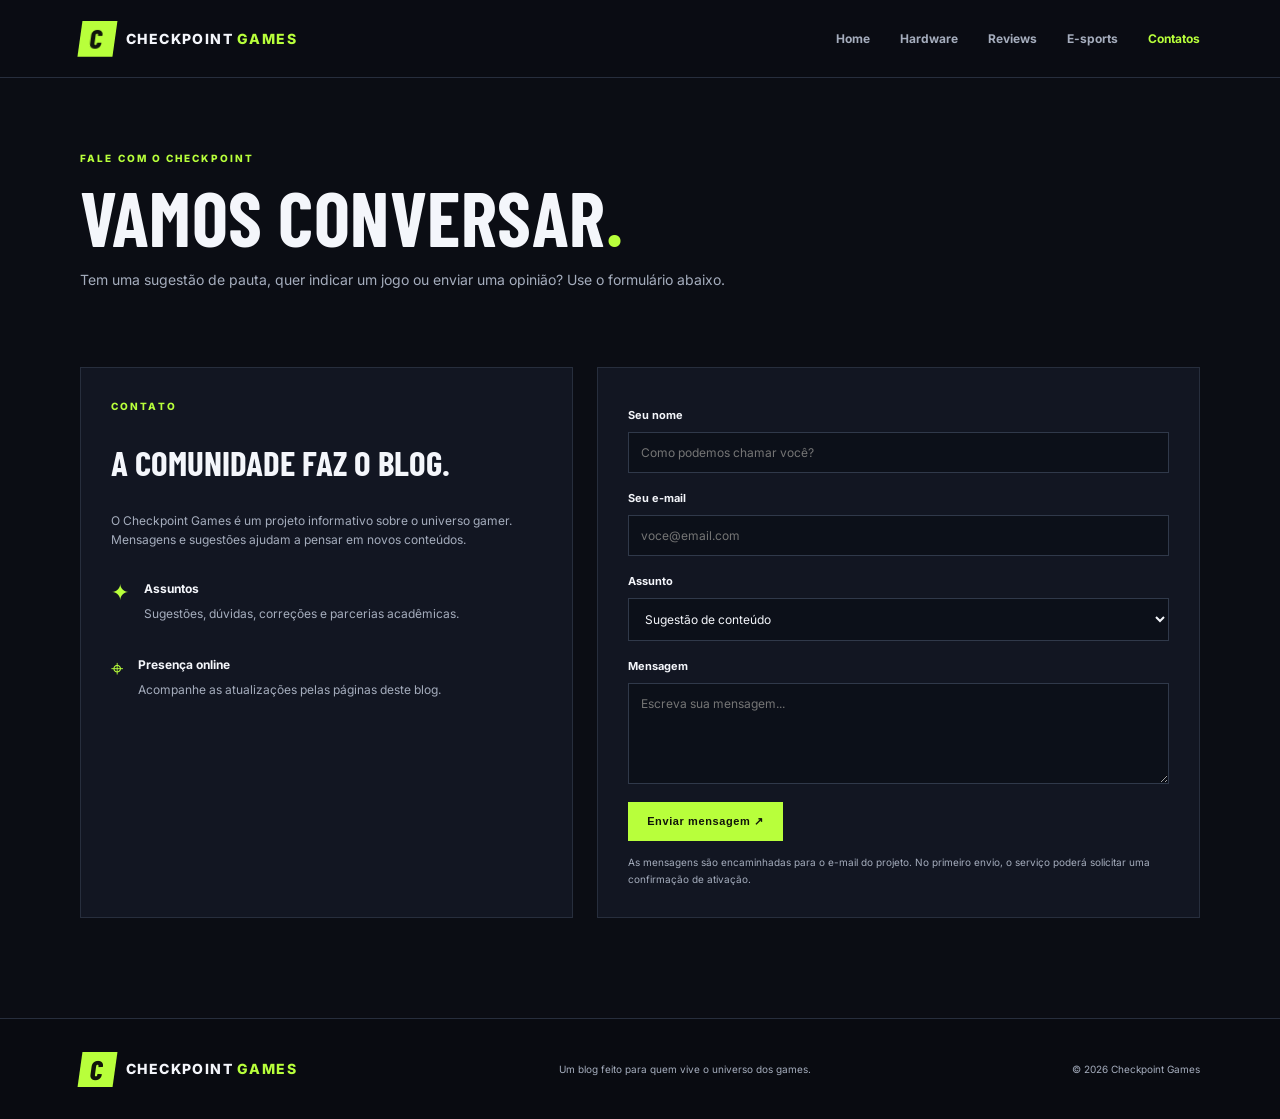
==== contatos.html @ 1bbdb543 "Add files via upload" ====
<!doctype html>
<html lang="pt-BR">
<head>
  <meta charset="utf-8">
  <meta name="viewport" content="width=device-width, initial-scale=1">
  <meta name="description" content="Checkpoint Games: conteúdo e informação para a comunidade gamer.">
  <title>Contatos | Checkpoint Games</title>
  <link rel="icon" href="assets/favicon.svg" type="image/svg+xml">
  <link rel="stylesheet" href="style.css">
  <script src="script.js" defer></script>
</head>
<body>
  <header class="site-header">
    <a class="brand" href="index.html" aria-label="Checkpoint Games, página inicial"><span class="brand-mark">C</span><span>CHECKPOINT<span class="brand-accent">GAMES</span></span></a>
    <button class="menu-toggle" aria-label="Abrir menu" aria-expanded="false">☰</button>
    <nav class="main-nav" aria-label="Navegação principal">
      <a href="index.html">Home</a><a  href="hardware.html">Hardware</a><a  href="reviews.html">Reviews</a><a  href="esports.html">E-sports</a><a class="active" href="contatos.html">Contatos</a>
    </nav>
  </header>

<main>
  <section class="page-hero wrap contact-hero"><span class="eyebrow">FALE COM O CHECKPOINT</span><h1>Vamos conversar<span class="accent">.</span></h1><p>Tem uma sugestão de pauta, quer indicar um jogo ou enviar uma opinião? Use o formulário abaixo.</p></section>
  <section class="contact-layout wrap">
    <div class="contact-card"><span class="eyebrow">CONTATO</span><h2>A comunidade faz o blog.</h2><p>O Checkpoint Games é um projeto informativo sobre o universo gamer. Mensagens e sugestões ajudam a pensar em novos conteúdos.</p><div class="contact-detail"><span>✦</span><div><strong>Assuntos</strong><p>Sugestões, dúvidas, correções e parcerias acadêmicas.</p></div></div><div class="contact-detail"><span>⌖</span><div><strong>Presença online</strong><p>Acompanhe as atualizações pelas páginas deste blog.</p></div></div></div>
    <form class="contact-form" id="contact-form" action="https://formsubmit.co/projetoivob2@gmail.com" method="POST">
      <input type="hidden" name="_subject" value="Nova sugestão — Checkpoint Games">
      <input type="hidden" name="_template" value="table">
      <input type="hidden" name="_captcha" value="true">
      <input type="text" name="_honey" style="display:none" tabindex="-1" autocomplete="off">
      <label for="nome">Seu nome</label><input id="nome" name="nome" type="text" placeholder="Como podemos chamar você?" required>
      <label for="email">Seu e-mail</label><input id="email" name="email" type="email" placeholder="voce@email.com" required>
      <label for="assunto">Assunto</label><select id="assunto" name="assunto"><option>Sugestão de conteúdo</option><option>Dúvida</option><option>Correção</option><option>Outro assunto</option></select>
      <label for="mensagem">Mensagem</label><textarea id="mensagem" name="mensagem" rows="5" placeholder="Escreva sua mensagem..." required></textarea>
      <button class="button button-primary" type="submit">Enviar mensagem ↗</button>
      <p class="form-note" id="form-status" role="status">As mensagens são encaminhadas para o e-mail do projeto. No primeiro envio, o serviço poderá solicitar uma confirmação de ativação.</p>
    </form>
  </section>
</main>
<footer class="site-footer"><div class="wrap footer-inner"><a class="brand" href="index.html"><span class="brand-mark">C</span><span>CHECKPOINT<span class="brand-accent">GAMES</span></span></a><p>Um blog feito para quem vive o universo dos games.</p><span class="copyright">© 2026 Checkpoint Games</span></div></footer>
</body></html>
---- style.css ----
@import url('https://fonts.googleapis.com/css2?family=Barlow+Condensed:wght@500;600;700;800&family=Inter:wght@400;500;600;700&display=swap');
:root{--bg:#0b0d14;--panel:#121622;--panel2:#171d2b;--text:#f4f6fb;--muted:#a5adbd;--line:#272e3d;--accent:#b8ff3b;--cyan:#4de6d1;--font:'Inter',Arial,sans-serif;--display:'Barlow Condensed',Impact,sans-serif}
*{box-sizing:border-box}html{scroll-behavior:smooth}body{margin:0;background:var(--bg);color:var(--text);font-family:var(--font);line-height:1.65}a{color:inherit;text-decoration:none}.wrap{width:min(1120px,calc(100% - 48px));margin-inline:auto}.site-header{height:78px;padding:0 max(24px,calc((100% - 1120px)/2));display:flex;align-items:center;justify-content:space-between;border-bottom:1px solid var(--line);background:rgba(11,13,20,.94);position:sticky;top:0;z-index:10;backdrop-filter:blur(14px)}.brand{display:flex;align-items:center;gap:11px;font-size:14px;font-weight:800;letter-spacing:1.4px;line-height:1.1}.brand-mark{display:grid;place-items:center;width:35px;height:35px;background:var(--accent);color:#11150b;font-family:var(--display);font-size:27px;font-weight:800;transform:skew(-8deg)}.brand-accent{color:var(--accent);margin-left:4px}.main-nav{display:flex;align-items:center;gap:30px}.main-nav a{font-size:12px;font-weight:700;color:var(--muted);transition:.2s}.main-nav a:hover,.main-nav a.active{color:var(--accent)}.menu-toggle{display:none;background:none;color:var(--text);border:0;font-size:25px}.hero{min-height:500px;display:grid;grid-template-columns:1fr 1fr;align-items:center;gap:30px;padding-block:70px}.eyebrow{display:block;color:var(--accent);font-size:10px;font-weight:800;letter-spacing:2.1px}.hero h1,.page-hero h1{font-family:var(--display);font-size:clamp(58px,7vw,88px);line-height:.94;letter-spacing:.5px;text-transform:uppercase;margin:18px 0}.hero h1 span{color:var(--accent)}.hero-copy>p,.page-hero>p{max-width:510px;color:var(--muted);font-size:14px;line-height:1.9;margin:22px 0 28px}.button{display:inline-flex;align-items:center;justify-content:center;gap:24px;padding:13px 19px;font-size:11px;font-weight:800;letter-spacing:.6px;border:0;cursor:pointer}.button-primary{background:var(--accent);color:#10140a}.button-primary:hover{background:#d0ff7a}.hero-art{height:340px;position:relative;display:grid;place-items:center;overflow:hidden;background:radial-gradient(ellipse at center,#273a36 0%,#171d2b 45%,#10131d 75%);border:1px solid #303b45;clip-path:polygon(8% 0,100% 0,100% 85%,91% 100%,0 100%,0 14%)}.hero-orbit{position:absolute;border:1px solid rgba(184,255,59,.3);border-radius:50%;transform:rotate(-24deg)}.orbit-one{width:370px;height:180px}.orbit-two{width:270px;height:290px;transform:rotate(52deg);border-color:rgba(77,230,209,.28)}.hero-controller{width:245px;height:145px;border-radius:45% 45% 38% 38%;background:linear-gradient(145deg,#e8edf1,#87939d 60%,#4b5863);box-shadow:0 24px 45px #0009,inset 0 5px 8px #fff9;position:relative;display:flex;align-items:center;justify-content:space-around;color:#202631;transform:rotate(-12deg)}.hero-controller:before,.hero-controller:after{content:"";position:absolute;width:78px;height:105px;background:inherit;bottom:-10px;z-index:-1;border-radius:20px}.hero-controller:before{left:10px;transform:rotate(18deg)}.hero-controller:after{right:10px;transform:rotate(-18deg)}.dpad{font-size:48px;font-weight:bold}.buttons{font-size:23px;line-height:1.1;color:#243c39;text-align:center}.controller-line{position:absolute;width:35px;height:7px;border-radius:5px;background:#53616a;left:calc(50% - 17px);top:50%}.hero-tag{position:absolute;color:var(--accent);font-family:var(--display);font-size:14px;letter-spacing:2px}.tag-top{top:24px;right:28px}.tag-bottom{bottom:22px;left:28px}.ticker{overflow:hidden;border-block:1px solid var(--line);background:#111722;padding:12px 0;color:#c7ced8;font-family:var(--display);font-size:17px;letter-spacing:2px;white-space:nowrap}.ticker-track{width:max-content;animation:slide 28s linear infinite}.ticker b{color:var(--accent);padding:0 25px}@keyframes slide{to{transform:translateX(-30%)}}.section{padding-block:85px 100px}.section-heading{display:flex;align-items:end;justify-content:space-between;margin-bottom:32px;gap:20px}.section-heading h2{font-family:var(--display);font-size:43px;line-height:1.1;text-transform:uppercase;margin:8px 0 0}.accent{color:var(--accent)}.section-heading>p{max-width:280px;color:var(--muted);font-size:12px}.feature-grid{display:grid;grid-template-columns:repeat(3,1fr);gap:18px}.feature-card{background:var(--panel);border:1px solid var(--line);transition:transform .25s,border-color .25s;overflow:hidden}.feature-card:hover{transform:translateY(-6px);border-color:var(--accent)}.feature-card img{display:block;width:100%;height:185px;object-fit:cover;background:#151d29}.feature-info{padding:21px}.card-kicker{font-size:9px;letter-spacing:1.7px;color:var(--accent);font-weight:800}.feature-info h3{font-family:var(--display);font-size:27px;text-transform:uppercase;margin:7px 0}.feature-info p{font-size:12px;color:var(--muted);min-height:60px}.read-link{display:inline-block;color:var(--accent);font-size:11px;font-weight:800;margin-top:10px}.quote-band{background:linear-gradient(105deg,#18251c,#14222b);border-block:1px solid #314136}.quote-inner{padding-block:55px;position:relative}.quote-symbol{font-family:Georgia,serif;font-size:70px;line-height:.8;color:var(--accent)}.quote-inner p{font-family:var(--display);font-size:32px;text-transform:uppercase;max-width:720px;line-height:1.2;margin:8px 0 14px}.quote-caption{font-size:9px;letter-spacing:2px;color:var(--muted)}.site-footer{border-top:1px solid var(--line);background:#090b11}.footer-inner{min-height:100px;display:flex;align-items:center;justify-content:space-between;gap:20px}.footer-inner>p,.copyright{font-size:10px;color:var(--muted)}.page-hero{padding-top:72px}.page-hero h1{font-size:clamp(52px,7vw,76px);margin:14px 0}.page-hero>p{max-width:730px;margin:15px 0 28px}.page-banner{width:100%;height:270px;object-fit:cover;border:1px solid var(--line);background:#151d29;margin-top:12px}.article-layout{display:grid;grid-template-columns:minmax(0,2fr) minmax(220px,.8fr);gap:70px;padding-block:55px 95px}.article-content h2{font-family:var(--display);font-size:35px;text-transform:uppercase;line-height:1.1;margin:10px 0 15px}.article-content h3{font-family:var(--display);font-size:25px;text-transform:uppercase;margin:30px 0 8px}.article-content p,.article-content li{font-size:13px;color:#b9c1ce;line-height:1.9}.check-list{padding-left:19px}.check-list li{padding:5px 0}.check-list li::marker{color:var(--accent)}.check-list strong{color:#f4f6fb}.tip-box{border-left:3px solid var(--accent);background:var(--panel);padding:17px 20px;margin-top:28px}.tip-box strong{font-size:12px;color:var(--accent)}.tip-box p{margin:5px 0 0}.side-note{align-self:start;background:var(--panel);border:1px solid var(--line);padding:25px;position:relative}.side-number{font-family:var(--display);font-size:65px;color:#283342;line-height:1}.side-note h3{font-family:var(--display);font-size:27px;text-transform:uppercase;margin:5px 0}.side-note p{font-size:12px;color:var(--muted)}.contact-hero{padding-bottom:20px}.contact-layout{display:grid;grid-template-columns:.9fr 1.1fr;gap:24px;padding-block:25px 100px}.contact-card,.contact-form{background:var(--panel);border:1px solid var(--line);padding:30px}.contact-card h2{font-family:var(--display);font-size:35px;text-transform:uppercase;line-height:1.1}.contact-card>p,.contact-detail p{font-size:12px;color:var(--muted)}.contact-detail{display:flex;gap:15px;margin-top:24px}.contact-detail>span{color:var(--accent);font-size:22px}.contact-detail strong{font-size:12px}.contact-detail p{margin:3px 0}.contact-form{display:flex;flex-direction:column;gap:8px}.contact-form label{font-size:11px;font-weight:700;margin-top:8px}.contact-form input,.contact-form select,.contact-form textarea{width:100%;background:#0c1019;color:var(--text);border:1px solid #30394a;padding:12px;font:12px var(--font);outline:none}.contact-form input:focus,.contact-form textarea:focus,.contact-form select:focus{border-color:var(--accent)}.contact-form textarea{resize:vertical}.contact-form .button{align-self:flex-start;margin-top:10px}.form-note{font-size:10px;color:var(--muted);margin:5px 0 0}
@media(max-width:760px){.site-header{height:68px}.menu-toggle{display:block}.main-nav{display:none;position:absolute;top:68px;left:0;right:0;padding:18px 24px 24px;background:#10141e;border-bottom:1px solid var(--line);flex-direction:column;align-items:flex-start;gap:17px}.main-nav.open{display:flex}.hero{grid-template-columns:1fr;padding-block:55px;gap:20px}.hero-art{height:270px}.section{padding-block:60px}.section-heading{display:block}.feature-grid{grid-template-columns:1fr}.feature-card img{height:210px}.feature-info p{min-height:0}.footer-inner{padding-block:25px;flex-wrap:wrap}.footer-inner>p{order:3;width:100%;margin:0}.page-hero{padding-top:50px}.page-banner{height:190px}.article-layout,.contact-layout{grid-template-columns:1fr;gap:25px;padding-bottom:60px}.article-layout{padding-top:35px}.side-note{order:-1}.quote-inner p{font-size:27px}}
/* Microinterações e animações do Checkpoint Games */
.reveal{opacity:0;transform:translateY(24px);transition:opacity .7s ease,transform .7s cubic-bezier(.2,.7,.2,1);transition-delay:var(--reveal-delay,0ms)}
.reveal.is-visible{opacity:1;transform:translateY(0)}
.hero-art{animation:hero-glow 5s ease-in-out infinite alternate}
.hero-controller{animation:controller-float 4s ease-in-out infinite}
.feature-card img{transition:transform .55s cubic-bezier(.2,.7,.2,1),filter .55s}
.feature-card:hover img{transform:scale(1.045);filter:saturate(1.15)}
.button,.main-nav a,.read-link{transition:color .2s ease,background-color .2s ease,transform .2s ease}
.button-primary:hover{transform:translateY(-2px);box-shadow:0 8px 24px #b8ff3b30}
@keyframes controller-float{0%,100%{translate:0 0;rotate:-2deg}50%{translate:0 -10px;rotate:2deg}}
@keyframes hero-glow{from{box-shadow:inset 0 0 25px #4de6d115}to{box-shadow:inset 0 0 65px #b8ff3b20}}
@media(prefers-reduced-motion:reduce){*,*::before,*::after{scroll-behavior:auto!important;animation-duration:.01ms!important;animation-iteration-count:1!important;transition-duration:.01ms!important}.reveal{opacity:1;transform:none}}
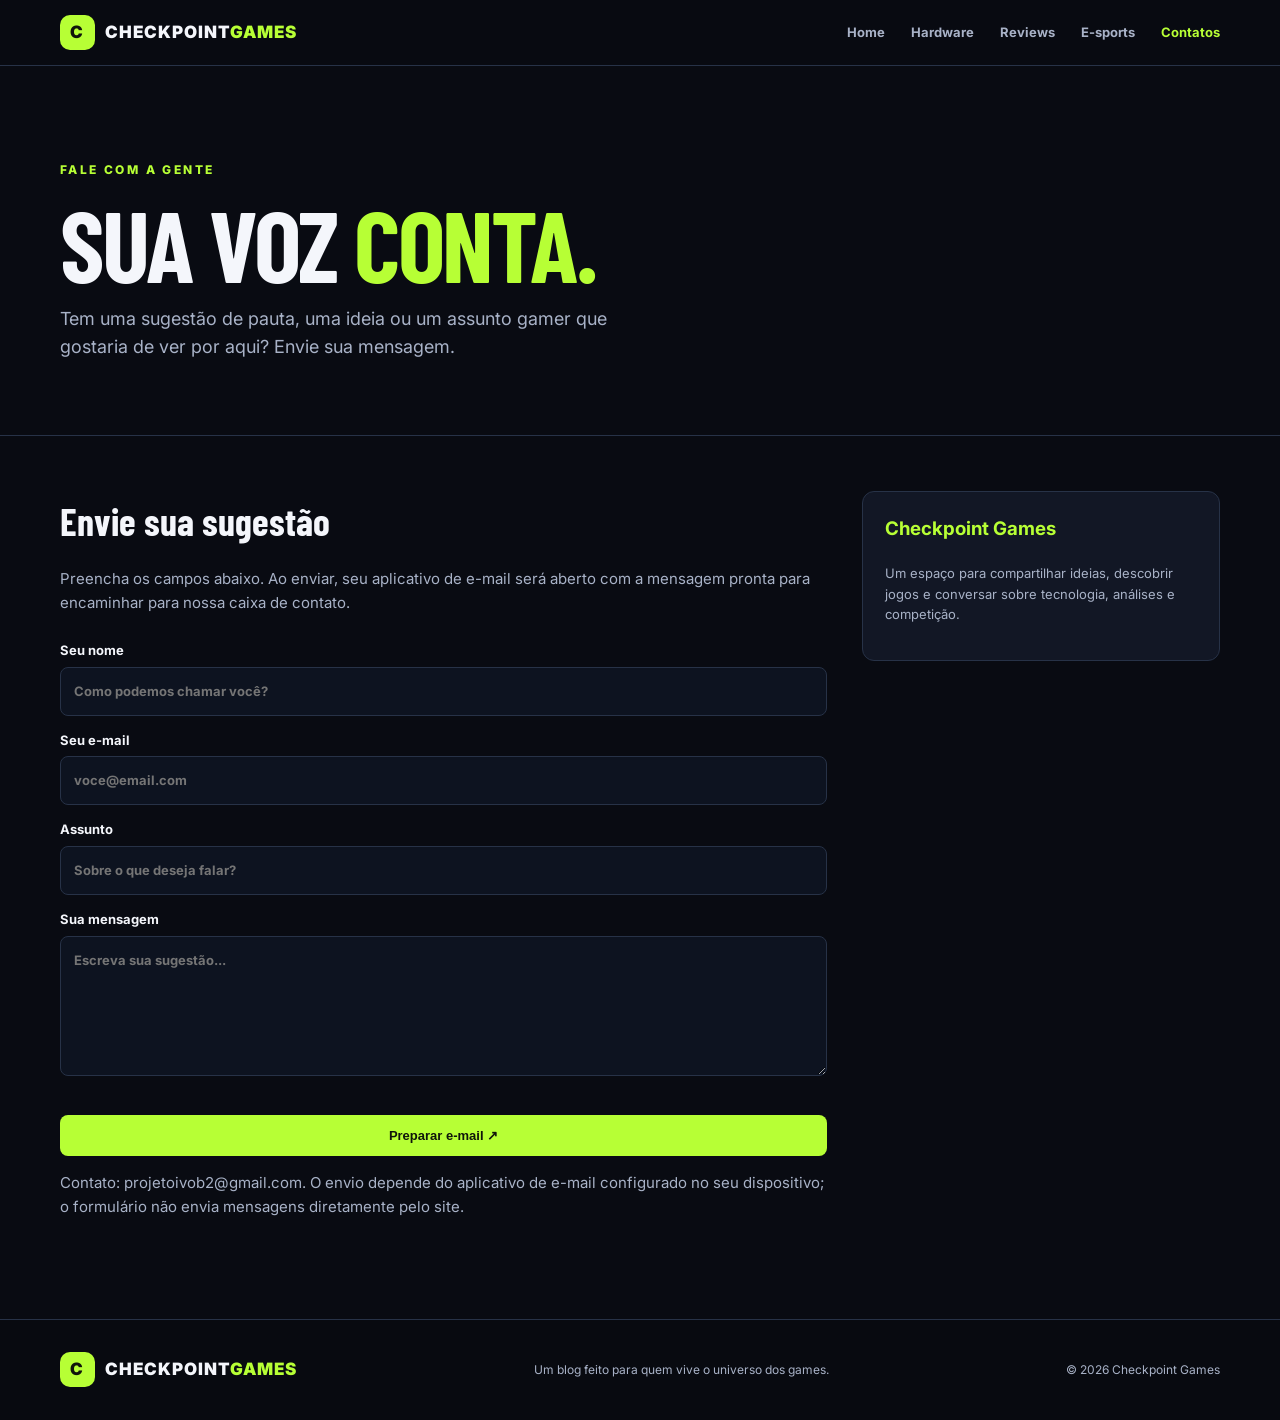
==== commit d23f491f: "Add files via upload" ====
--- a/contatos.html
+++ b/contatos.html
@@ -1,40 +1,4 @@
 <!doctype html>
 <html lang="pt-BR">
-<head>
-  <meta charset="utf-8">
-  <meta name="viewport" content="width=device-width, initial-scale=1">
-  <meta name="description" content="Checkpoint Games: conteúdo e informação para a comunidade gamer.">
-  <title>Contatos | Checkpoint Games</title>
-  <link rel="icon" href="assets/favicon.svg" type="image/svg+xml">
-  <link rel="stylesheet" href="style.css">
-  <script src="script.js" defer></script>
-</head>
-<body>
-  <header class="site-header">
-    <a class="brand" href="index.html" aria-label="Checkpoint Games, página inicial"><span class="brand-mark">C</span><span>CHECKPOINT<span class="brand-accent">GAMES</span></span></a>
-    <button class="menu-toggle" aria-label="Abrir menu" aria-expanded="false">☰</button>
-    <nav class="main-nav" aria-label="Navegação principal">
-      <a href="index.html">Home</a><a  href="hardware.html">Hardware</a><a  href="reviews.html">Reviews</a><a  href="esports.html">E-sports</a><a class="active" href="contatos.html">Contatos</a>
-    </nav>
-  </header>
-
-<main>
-  <section class="page-hero wrap contact-hero"><span class="eyebrow">FALE COM O CHECKPOINT</span><h1>Vamos conversar<span class="accent">.</span></h1><p>Tem uma sugestão de pauta, quer indicar um jogo ou enviar uma opinião? Use o formulário abaixo.</p></section>
-  <section class="contact-layout wrap">
-    <div class="contact-card"><span class="eyebrow">CONTATO</span><h2>A comunidade faz o blog.</h2><p>O Checkpoint Games é um projeto informativo sobre o universo gamer. Mensagens e sugestões ajudam a pensar em novos conteúdos.</p><div class="contact-detail"><span>✦</span><div><strong>Assuntos</strong><p>Sugestões, dúvidas, correções e parcerias acadêmicas.</p></div></div><div class="contact-detail"><span>⌖</span><div><strong>Presença online</strong><p>Acompanhe as atualizações pelas páginas deste blog.</p></div></div></div>
-    <form class="contact-form" id="contact-form" action="https://formsubmit.co/projetoivob2@gmail.com" method="POST">
-      <input type="hidden" name="_subject" value="Nova sugestão — Checkpoint Games">
-      <input type="hidden" name="_template" value="table">
-      <input type="hidden" name="_captcha" value="true">
-      <input type="text" name="_honey" style="display:none" tabindex="-1" autocomplete="off">
-      <label for="nome">Seu nome</label><input id="nome" name="nome" type="text" placeholder="Como podemos chamar você?" required>
-      <label for="email">Seu e-mail</label><input id="email" name="email" type="email" placeholder="voce@email.com" required>
-      <label for="assunto">Assunto</label><select id="assunto" name="assunto"><option>Sugestão de conteúdo</option><option>Dúvida</option><option>Correção</option><option>Outro assunto</option></select>
-      <label for="mensagem">Mensagem</label><textarea id="mensagem" name="mensagem" rows="5" placeholder="Escreva sua mensagem..." required></textarea>
-      <button class="button button-primary" type="submit">Enviar mensagem ↗</button>
-      <p class="form-note" id="form-status" role="status">As mensagens são encaminhadas para o e-mail do projeto. No primeiro envio, o serviço poderá solicitar uma confirmação de ativação.</p>
-    </form>
-  </section>
-</main>
-<footer class="site-footer"><div class="wrap footer-inner"><a class="brand" href="index.html"><span class="brand-mark">C</span><span>CHECKPOINT<span class="brand-accent">GAMES</span></span></a><p>Um blog feito para quem vive o universo dos games.</p><span class="copyright">© 2026 Checkpoint Games</span></div></footer>
-</body></html>+<head><meta charset="utf-8"><meta name="viewport" content="width=device-width, initial-scale=1"><meta name="description" content="Checkpoint Games: conteúdo sobre o universo gamer."><title>Contatos | Checkpoint Games</title><link rel="stylesheet" href="style.css"><script src="script.js" defer></script></head>
+<body><header class="site-header"><a class="brand" href="index.html"><span class="brand-mark">C</span><span>CHECKPOINT<span class="brand-accent">GAMES</span></span></a><button class="menu-toggle" aria-label="Abrir menu" aria-expanded="false">☰</button><nav class="main-nav" aria-label="Navegação principal"><a class="" href="index.html">Home</a><a class="" href="hardware.html">Hardware</a><a class="" href="reviews.html">Reviews</a><a class="" href="esports.html">E-sports</a><a class="active" href="contatos.html">Contatos</a></nav></header><main><section class="page-hero"><div class="wrap"><span class="eyebrow">FALE COM A GENTE</span><h1>SUA VOZ <span>CONTA.</span></h1><p>Tem uma sugestão de pauta, uma ideia ou um assunto gamer que gostaria de ver por aqui? Envie sua mensagem.</p></div></section><section class="wrap content-layout"><article class="article"><h2>Envie sua sugestão</h2><p>Preencha os campos abaixo. Ao enviar, seu aplicativo de e-mail será aberto com a mensagem pronta para encaminhar para nossa caixa de contato.</p><form class="contact-form" id="suggestion-form"><label>Seu nome<input name="nome" required placeholder="Como podemos chamar você?"></label><label>Seu e-mail<input name="email" type="email" required placeholder="voce@email.com"></label><label>Assunto<input name="assunto" required placeholder="Sobre o que deseja falar?"></label><label>Sua mensagem<textarea name="mensagem" required placeholder="Escreva sua sugestão..."></textarea></label><button class="button button-primary" type="submit">Preparar e-mail ↗</button></form><p class="notice">Contato: projetoivob2@gmail.com. O envio depende do aplicativo de e-mail configurado no seu dispositivo; o formulário não envia mensagens diretamente pelo site.</p></article><aside><div class="side-card"><h3>Checkpoint Games</h3><p>Um espaço para compartilhar ideias, descobrir jogos e conversar sobre tecnologia, análises e competição.</p></div></aside></section></main><footer class="site-footer"><div class="wrap footer-inner"><a class="brand" href="index.html"><span class="brand-mark">C</span><span>CHECKPOINT<span class="brand-accent">GAMES</span></span></a><p>Um blog feito para quem vive o universo dos games.</p><span class="copyright">© 2026 Checkpoint Games</span></div></footer></body></html>
--- a/style.css
+++ b/style.css
@@ -1,16 +1,20 @@
-@import url('https://fonts.googleapis.com/css2?family=Barlow+Condensed:wght@500;600;700;800&family=Inter:wght@400;500;600;700&display=swap');
-:root{--bg:#0b0d14;--panel:#121622;--panel2:#171d2b;--text:#f4f6fb;--muted:#a5adbd;--line:#272e3d;--accent:#b8ff3b;--cyan:#4de6d1;--font:'Inter',Arial,sans-serif;--display:'Barlow Condensed',Impact,sans-serif}
-*{box-sizing:border-box}html{scroll-behavior:smooth}body{margin:0;background:var(--bg);color:var(--text);font-family:var(--font);line-height:1.65}a{color:inherit;text-decoration:none}.wrap{width:min(1120px,calc(100% - 48px));margin-inline:auto}.site-header{height:78px;padding:0 max(24px,calc((100% - 1120px)/2));display:flex;align-items:center;justify-content:space-between;border-bottom:1px solid var(--line);background:rgba(11,13,20,.94);position:sticky;top:0;z-index:10;backdrop-filter:blur(14px)}.brand{display:flex;align-items:center;gap:11px;font-size:14px;font-weight:800;letter-spacing:1.4px;line-height:1.1}.brand-mark{display:grid;place-items:center;width:35px;height:35px;background:var(--accent);color:#11150b;font-family:var(--display);font-size:27px;font-weight:800;transform:skew(-8deg)}.brand-accent{color:var(--accent);margin-left:4px}.main-nav{display:flex;align-items:center;gap:30px}.main-nav a{font-size:12px;font-weight:700;color:var(--muted);transition:.2s}.main-nav a:hover,.main-nav a.active{color:var(--accent)}.menu-toggle{display:none;background:none;color:var(--text);border:0;font-size:25px}.hero{min-height:500px;display:grid;grid-template-columns:1fr 1fr;align-items:center;gap:30px;padding-block:70px}.eyebrow{display:block;color:var(--accent);font-size:10px;font-weight:800;letter-spacing:2.1px}.hero h1,.page-hero h1{font-family:var(--display);font-size:clamp(58px,7vw,88px);line-height:.94;letter-spacing:.5px;text-transform:uppercase;margin:18px 0}.hero h1 span{color:var(--accent)}.hero-copy>p,.page-hero>p{max-width:510px;color:var(--muted);font-size:14px;line-height:1.9;margin:22px 0 28px}.button{display:inline-flex;align-items:center;justify-content:center;gap:24px;padding:13px 19px;font-size:11px;font-weight:800;letter-spacing:.6px;border:0;cursor:pointer}.button-primary{background:var(--accent);color:#10140a}.button-primary:hover{background:#d0ff7a}.hero-art{height:340px;position:relative;display:grid;place-items:center;overflow:hidden;background:radial-gradient(ellipse at center,#273a36 0%,#171d2b 45%,#10131d 75%);border:1px solid #303b45;clip-path:polygon(8% 0,100% 0,100% 85%,91% 100%,0 100%,0 14%)}.hero-orbit{position:absolute;border:1px solid rgba(184,255,59,.3);border-radius:50%;transform:rotate(-24deg)}.orbit-one{width:370px;height:180px}.orbit-two{width:270px;height:290px;transform:rotate(52deg);border-color:rgba(77,230,209,.28)}.hero-controller{width:245px;height:145px;border-radius:45% 45% 38% 38%;background:linear-gradient(145deg,#e8edf1,#87939d 60%,#4b5863);box-shadow:0 24px 45px #0009,inset 0 5px 8px #fff9;position:relative;display:flex;align-items:center;justify-content:space-around;color:#202631;transform:rotate(-12deg)}.hero-controller:before,.hero-controller:after{content:"";position:absolute;width:78px;height:105px;background:inherit;bottom:-10px;z-index:-1;border-radius:20px}.hero-controller:before{left:10px;transform:rotate(18deg)}.hero-controller:after{right:10px;transform:rotate(-18deg)}.dpad{font-size:48px;font-weight:bold}.buttons{font-size:23px;line-height:1.1;color:#243c39;text-align:center}.controller-line{position:absolute;width:35px;height:7px;border-radius:5px;background:#53616a;left:calc(50% - 17px);top:50%}.hero-tag{position:absolute;color:var(--accent);font-family:var(--display);font-size:14px;letter-spacing:2px}.tag-top{top:24px;right:28px}.tag-bottom{bottom:22px;left:28px}.ticker{overflow:hidden;border-block:1px solid var(--line);background:#111722;padding:12px 0;color:#c7ced8;font-family:var(--display);font-size:17px;letter-spacing:2px;white-space:nowrap}.ticker-track{width:max-content;animation:slide 28s linear infinite}.ticker b{color:var(--accent);padding:0 25px}@keyframes slide{to{transform:translateX(-30%)}}.section{padding-block:85px 100px}.section-heading{display:flex;align-items:end;justify-content:space-between;margin-bottom:32px;gap:20px}.section-heading h2{font-family:var(--display);font-size:43px;line-height:1.1;text-transform:uppercase;margin:8px 0 0}.accent{color:var(--accent)}.section-heading>p{max-width:280px;color:var(--muted);font-size:12px}.feature-grid{display:grid;grid-template-columns:repeat(3,1fr);gap:18px}.feature-card{background:var(--panel);border:1px solid var(--line);transition:transform .25s,border-color .25s;overflow:hidden}.feature-card:hover{transform:translateY(-6px);border-color:var(--accent)}.feature-card img{display:block;width:100%;height:185px;object-fit:cover;background:#151d29}.feature-info{padding:21px}.card-kicker{font-size:9px;letter-spacing:1.7px;color:var(--accent);font-weight:800}.feature-info h3{font-family:var(--display);font-size:27px;text-transform:uppercase;margin:7px 0}.feature-info p{font-size:12px;color:var(--muted);min-height:60px}.read-link{display:inline-block;color:var(--accent);font-size:11px;font-weight:800;margin-top:10px}.quote-band{background:linear-gradient(105deg,#18251c,#14222b);border-block:1px solid #314136}.quote-inner{padding-block:55px;position:relative}.quote-symbol{font-family:Georgia,serif;font-size:70px;line-height:.8;color:var(--accent)}.quote-inner p{font-family:var(--display);font-size:32px;text-transform:uppercase;max-width:720px;line-height:1.2;margin:8px 0 14px}.quote-caption{font-size:9px;letter-spacing:2px;color:var(--muted)}.site-footer{border-top:1px solid var(--line);background:#090b11}.footer-inner{min-height:100px;display:flex;align-items:center;justify-content:space-between;gap:20px}.footer-inner>p,.copyright{font-size:10px;color:var(--muted)}.page-hero{padding-top:72px}.page-hero h1{font-size:clamp(52px,7vw,76px);margin:14px 0}.page-hero>p{max-width:730px;margin:15px 0 28px}.page-banner{width:100%;height:270px;object-fit:cover;border:1px solid var(--line);background:#151d29;margin-top:12px}.article-layout{display:grid;grid-template-columns:minmax(0,2fr) minmax(220px,.8fr);gap:70px;padding-block:55px 95px}.article-content h2{font-family:var(--display);font-size:35px;text-transform:uppercase;line-height:1.1;margin:10px 0 15px}.article-content h3{font-family:var(--display);font-size:25px;text-transform:uppercase;margin:30px 0 8px}.article-content p,.article-content li{font-size:13px;color:#b9c1ce;line-height:1.9}.check-list{padding-left:19px}.check-list li{padding:5px 0}.check-list li::marker{color:var(--accent)}.check-list strong{color:#f4f6fb}.tip-box{border-left:3px solid var(--accent);background:var(--panel);padding:17px 20px;margin-top:28px}.tip-box strong{font-size:12px;color:var(--accent)}.tip-box p{margin:5px 0 0}.side-note{align-self:start;background:var(--panel);border:1px solid var(--line);padding:25px;position:relative}.side-number{font-family:var(--display);font-size:65px;color:#283342;line-height:1}.side-note h3{font-family:var(--display);font-size:27px;text-transform:uppercase;margin:5px 0}.side-note p{font-size:12px;color:var(--muted)}.contact-hero{padding-bottom:20px}.contact-layout{display:grid;grid-template-columns:.9fr 1.1fr;gap:24px;padding-block:25px 100px}.contact-card,.contact-form{background:var(--panel);border:1px solid var(--line);padding:30px}.contact-card h2{font-family:var(--display);font-size:35px;text-transform:uppercase;line-height:1.1}.contact-card>p,.contact-detail p{font-size:12px;color:var(--muted)}.contact-detail{display:flex;gap:15px;margin-top:24px}.contact-detail>span{color:var(--accent);font-size:22px}.contact-detail strong{font-size:12px}.contact-detail p{margin:3px 0}.contact-form{display:flex;flex-direction:column;gap:8px}.contact-form label{font-size:11px;font-weight:700;margin-top:8px}.contact-form input,.contact-form select,.contact-form textarea{width:100%;background:#0c1019;color:var(--text);border:1px solid #30394a;padding:12px;font:12px var(--font);outline:none}.contact-form input:focus,.contact-form textarea:focus,.contact-form select:focus{border-color:var(--accent)}.contact-form textarea{resize:vertical}.contact-form .button{align-self:flex-start;margin-top:10px}.form-note{font-size:10px;color:var(--muted);margin:5px 0 0}
-@media(max-width:760px){.site-header{height:68px}.menu-toggle{display:block}.main-nav{display:none;position:absolute;top:68px;left:0;right:0;padding:18px 24px 24px;background:#10141e;border-bottom:1px solid var(--line);flex-direction:column;align-items:flex-start;gap:17px}.main-nav.open{display:flex}.hero{grid-template-columns:1fr;padding-block:55px;gap:20px}.hero-art{height:270px}.section{padding-block:60px}.section-heading{display:block}.feature-grid{grid-template-columns:1fr}.feature-card img{height:210px}.feature-info p{min-height:0}.footer-inner{padding-block:25px;flex-wrap:wrap}.footer-inner>p{order:3;width:100%;margin:0}.page-hero{padding-top:50px}.page-banner{height:190px}.article-layout,.contact-layout{grid-template-columns:1fr;gap:25px;padding-bottom:60px}.article-layout{padding-top:35px}.side-note{order:-1}.quote-inner p{font-size:27px}}
-/* Microinterações e animações do Checkpoint Games */
-.reveal{opacity:0;transform:translateY(24px);transition:opacity .7s ease,transform .7s cubic-bezier(.2,.7,.2,1);transition-delay:var(--reveal-delay,0ms)}
-.reveal.is-visible{opacity:1;transform:translateY(0)}
-.hero-art{animation:hero-glow 5s ease-in-out infinite alternate}
-.hero-controller{animation:controller-float 4s ease-in-out infinite}
-.feature-card img{transition:transform .55s cubic-bezier(.2,.7,.2,1),filter .55s}
-.feature-card:hover img{transform:scale(1.045);filter:saturate(1.15)}
-.button,.main-nav a,.read-link{transition:color .2s ease,background-color .2s ease,transform .2s ease}
-.button-primary:hover{transform:translateY(-2px);box-shadow:0 8px 24px #b8ff3b30}
-@keyframes controller-float{0%,100%{translate:0 0;rotate:-2deg}50%{translate:0 -10px;rotate:2deg}}
-@keyframes hero-glow{from{box-shadow:inset 0 0 25px #4de6d115}to{box-shadow:inset 0 0 65px #b8ff3b20}}
-@media(prefers-reduced-motion:reduce){*,*::before,*::after{scroll-behavior:auto!important;animation-duration:.01ms!important;animation-iteration-count:1!important;transition-duration:.01ms!important}.reveal{opacity:1;transform:none}}
+
+@import url('https://fonts.googleapis.com/css2?family=Barlow+Condensed:wght@600;700;800;900&family=Inter:wght@400;500;600;700;800&display=swap');
+:root{--bg:#090b12;--panel:#121725;--panel2:#171f30;--text:#f4f6fb;--muted:#a8b2c7;--lime:#b7ff35;--line:#273247;--cyan:#62d9ff}
+*{box-sizing:border-box}html{scroll-behavior:smooth}body{margin:0;background:var(--bg);color:var(--text);font-family:Inter,Arial,sans-serif;line-height:1.6}a{color:inherit;text-decoration:none}.wrap{width:min(1160px,calc(100% - 40px));margin:auto}
+.site-header{position:sticky;top:0;z-index:20;background:rgba(9,11,18,.9);backdrop-filter:blur(16px);border-bottom:1px solid var(--line);display:flex;align-items:center;justify-content:space-between;padding:15px max(20px,calc((100% - 1160px)/2));gap:20px}
+.brand{display:flex;align-items:center;gap:10px;font-weight:900;letter-spacing:.06em;font-size:17px}.brand-mark{display:grid;place-items:center;width:35px;height:35px;border-radius:10px;background:var(--lime);color:#10150b;font-weight:900}.brand-accent{color:var(--lime)}
+.main-nav{display:flex;gap:26px;align-items:center}.main-nav a{font-size:13px;font-weight:700;color:var(--muted);transition:.2s}.main-nav a:hover,.main-nav a.active{color:var(--lime)}
+.menu-toggle{display:none;background:transparent;color:white;border:1px solid var(--line);border-radius:8px;padding:7px 10px;font-size:20px}
+.hero{min-height:530px;display:grid;grid-template-columns:1.05fr .95fr;align-items:center;gap:45px;padding-top:55px;padding-bottom:65px}.eyebrow,.kicker{font-size:12px;font-weight:800;letter-spacing:.2em;color:var(--lime);text-transform:uppercase}.hero h1,.page-hero h1{font-family:'Barlow Condensed',Impact,sans-serif;font-size:clamp(64px,9vw,112px);line-height:.88;letter-spacing:-.025em;margin:22px 0}.hero h1 span,.page-hero h1 span{color:var(--lime)}.hero-copy p,.page-hero p{max-width:560px;color:var(--muted);font-size:17px}.button{display:inline-flex;align-items:center;gap:18px;margin-top:20px;padding:13px 19px;border-radius:8px;font-weight:800;font-size:13px}.button-primary{background:var(--lime);color:#10150b}.button:hover{transform:translateY(-3px);filter:brightness(1.08)}
+.hero-art{position:relative;min-height:360px;display:grid;place-items:center;overflow:hidden;border:1px solid var(--line);border-radius:24px;background:radial-gradient(circle at 50% 50%,#263c51 0,#141c2b 42%,#0d111c 75%)}.hero-art:before,.hero-art:after{content:"";position:absolute;width:270px;height:270px;border:1px solid #b7ff3550;border-radius:50%;animation:orbit 14s linear infinite}.hero-art:after{width:340px;height:340px;border-color:#62d9ff40;animation-direction:reverse}.controller{position:relative;z-index:2;width:260px;height:150px;background:linear-gradient(145deg,#e9eff8,#7d8ca5);border-radius:42% 42% 35% 35%;transform:rotate(-12deg);box-shadow:0 25px 65px #0009,0 0 45px #b7ff3540;animation:float 4s ease-in-out infinite}.controller:before,.controller:after{content:"";position:absolute;bottom:-25px;width:65px;height:80px;background:#8795ad;border-radius:0 0 35px 35px}.controller:before{left:32px;transform:rotate(18deg)}.controller:after{right:32px;transform:rotate(-18deg)}.cross{position:absolute;left:45px;top:47px;color:#263044;font-size:38px;font-weight:900}.buttons{position:absolute;right:42px;top:40px;color:#263044;font-size:23px;line-height:1.3}.center-dot{position:absolute;left:50%;top:50%;width:42px;height:13px;border-radius:10px;background:#64728a;transform:translate(-50%,-50%)}.art-label{position:absolute;z-index:3;font-size:11px;letter-spacing:.2em;color:var(--lime);font-weight:800}.art-label.top{top:25px;left:25px}.art-label.bottom{bottom:25px;right:25px}
+@keyframes orbit{to{transform:rotate(360deg)}}@keyframes float{0%,100%{translate:0 0}50%{translate:0 -13px}}
+.ticker{overflow:hidden;border-block:1px solid var(--line);background:#101622;padding:13px 0;white-space:nowrap;color:#dce4f2;font-size:12px;font-weight:800;letter-spacing:.18em}.ticker-track{width:max-content;animation:marquee 28s linear infinite}.ticker b{color:var(--lime);padding:0 24px}@keyframes marquee{to{transform:translateX(-50%)}}
+.section{padding-top:85px;padding-bottom:85px}.section-heading{display:flex;align-items:end;justify-content:space-between;gap:25px;margin-bottom:30px}.section-heading h2{font-family:'Barlow Condensed',Impact,sans-serif;font-size:clamp(40px,6vw,65px);line-height:1;margin:10px 0}.section-heading p{max-width:330px;color:var(--muted);font-size:14px}.accent{color:var(--lime)}
+.feature-grid{display:grid;grid-template-columns:repeat(3,1fr);gap:18px}.feature-card{background:var(--panel);border:1px solid var(--line);border-radius:14px;overflow:hidden;transition:.25s}.feature-card:hover{transform:translateY(-7px);border-color:var(--lime);box-shadow:0 18px 45px #0005}.feature-visual{height:210px;display:grid;place-items:center;background:radial-gradient(circle at 50% 55%,#263b50,#121a29 70%);overflow:hidden}.feature-visual svg{width:80%;height:80%;transition:.35s}.feature-card:hover .feature-visual svg{transform:scale(1.08) rotate(-3deg)}.feature-info{padding:22px}.card-kicker{font-size:10px;letter-spacing:.18em;color:var(--lime);font-weight:800}.feature-info h3{font-size:20px;margin:8px 0}.feature-info p{font-size:13px;color:var(--muted);min-height:62px}.read-link{display:inline-block;color:var(--lime);font-size:12px;font-weight:800;margin-top:10px}
+.quote-band{background:var(--lime);color:#10150b;padding:55px 0}.quote-inner{display:grid;grid-template-columns:auto 1fr;gap:20px;align-items:center}.quote-symbol{font-family:Georgia,serif;font-size:90px;line-height:.7}.quote-inner p{font-size:clamp(20px,3vw,32px);font-weight:800;max-width:850px;margin:0}.quote-caption{grid-column:2;font-size:10px;font-weight:900;letter-spacing:.2em}
+.page-hero{padding:90px 0 55px;border-bottom:1px solid var(--line)}.page-hero h1{font-size:clamp(60px,9vw,100px);margin:17px 0}.page-hero p{font-size:18px}.content-layout{display:grid;grid-template-columns:1.5fr .7fr;gap:35px;padding-top:55px;padding-bottom:85px}.article h2{font-family:'Barlow Condensed',Impact,sans-serif;font-size:38px;margin:0 0 12px}.article h3{color:var(--lime);font-size:17px;margin-top:30px}.article p,.article li{color:var(--muted);font-size:15px}.article ul{padding-left:20px}.side-card{background:var(--panel);border:1px solid var(--line);border-radius:12px;padding:22px;height:max-content;margin-bottom:16px}.side-card h3{margin-top:0;color:var(--lime)}.side-card p{color:var(--muted);font-size:13px}.stat{font-family:'Barlow Condensed',Impact,sans-serif;font-size:42px;color:var(--lime)}
+.contact-form{display:grid;gap:14px;margin-top:25px}.contact-form label{font-size:13px;font-weight:700}.contact-form input,.contact-form textarea{width:100%;margin-top:6px;background:#0d1320;border:1px solid var(--line);border-radius:8px;padding:13px;color:white;font:inherit}.contact-form textarea{min-height:140px;resize:vertical}.contact-form button{border:0;cursor:pointer;justify-content:center}.notice{color:var(--muted);font-size:12px}
+.site-footer{border-top:1px solid var(--line);padding:28px 0;background:#080a10}.footer-inner{display:flex;justify-content:space-between;align-items:center;gap:20px;flex-wrap:wrap}.footer-inner p,.copyright{font-size:12px;color:var(--muted)}
+@media(max-width:800px){.hero{grid-template-columns:1fr;padding-top:50px}.hero-art{min-height:290px}.feature-grid{grid-template-columns:1fr 1fr}.content-layout{grid-template-columns:1fr}.section-heading{display:block}.section-heading p{max-width:600px}}
+@media(max-width:560px){.site-header{padding:12px 18px}.menu-toggle{display:block}.main-nav{display:none;position:absolute;top:100%;left:0;right:0;padding:18px;background:#0d111b;border-bottom:1px solid var(--line);flex-direction:column;align-items:flex-start}.main-nav.open{display:flex}.feature-grid{grid-template-columns:1fr}.hero h1{font-size:72px}.wrap{width:min(100% - 30px,1160px)}.quote-inner{grid-template-columns:1fr}.quote-caption{grid-column:1}}
